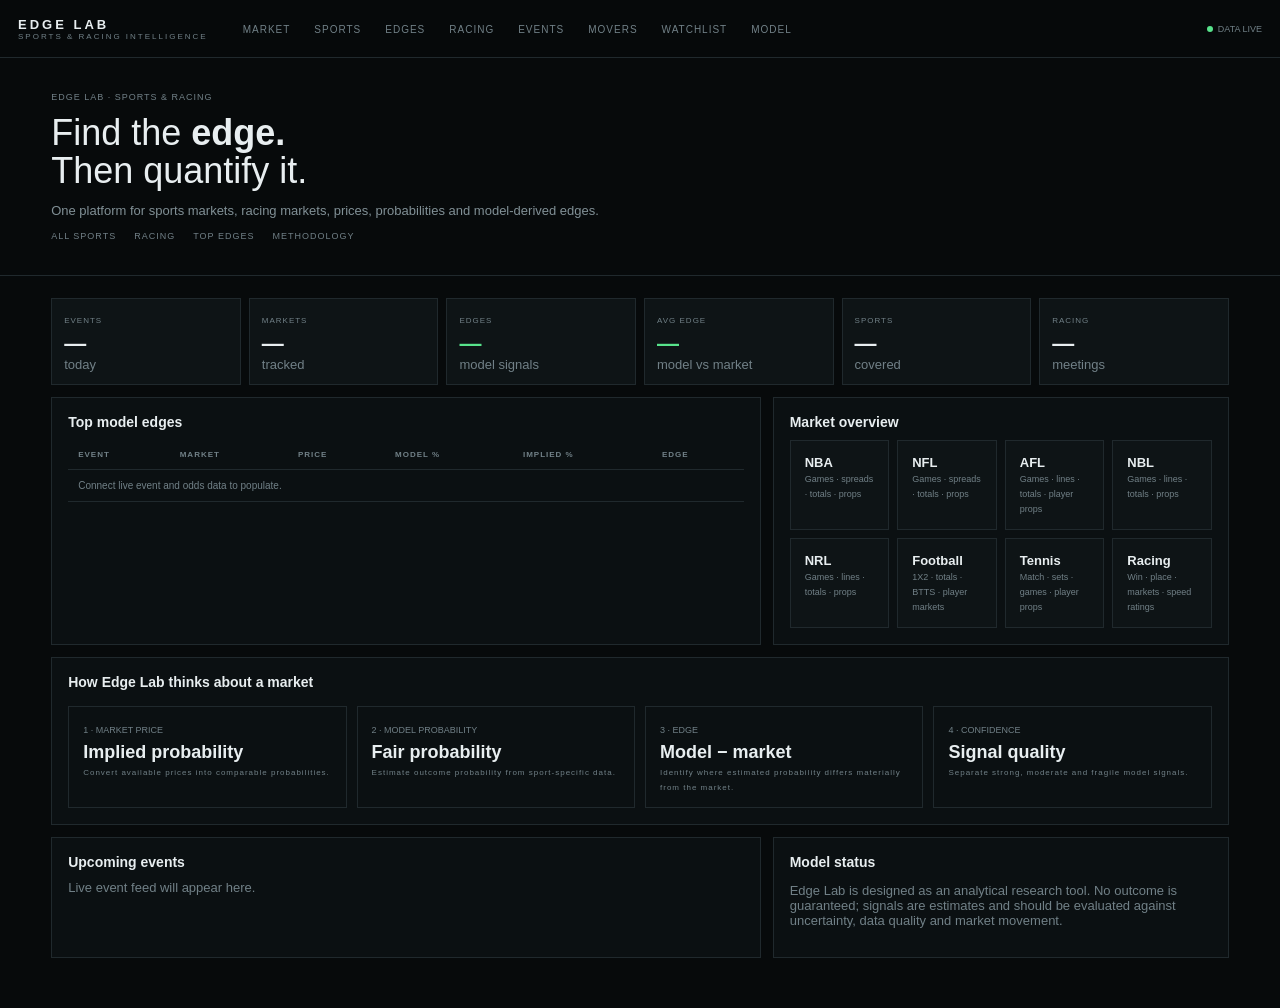
==== index.html @ ef5b3957 "Add files via upload" ====
<!doctype html><html><head><meta charset="utf-8"><meta name="viewport" content="width=device-width,initial-scale=1"><title>Edge Lab Sports</title><link rel="stylesheet" href="style.css"><style>
.hero{padding-bottom:34px}.dashboard{display:grid;grid-template-columns:1.4fr .9fr;gap:12px}.wide{grid-column:1/-1}.edge{border:1px solid var(--line);background:var(--panel);padding:16px}.edge h2{margin:0 0 10px;font-size:14px}.ticker{display:grid;grid-template-columns:repeat(6,1fr);gap:8px}.metric{border:1px solid var(--line);background:var(--panel2);padding:12px}.metric .big{font-size:22px;font-weight:800;margin-top:5px}.green{color:var(--green)}.amber{color:var(--amber)}.red{color:var(--red)}table{width:100%;border-collapse:collapse;font-size:10px}th,td{padding:10px;border-bottom:1px solid var(--line);text-align:left}th{color:var(--muted);font-size:8px;letter-spacing:1px}.sportgrid{display:grid;grid-template-columns:repeat(4,1fr);gap:8px}.sport{padding:14px;border:1px solid var(--line);background:var(--panel2);cursor:pointer}.sport b{display:block;font-size:13px}.sport span{color:var(--muted);font-size:9px}.nav2{display:flex;gap:18px;flex-wrap:wrap;margin-top:12px}.nav2 a{color:var(--muted);text-decoration:none;font-size:9px;letter-spacing:1px}.nav2 a:hover{color:white}@media(max-width:900px){.dashboard{grid-template-columns:1fr}.ticker{grid-template-columns:repeat(2,1fr)}.sportgrid{grid-template-columns:repeat(2,1fr)}}
</style></head><body>
<header><div><div class="logo">EDGE LAB</div><div class="sub">SPORTS & RACING INTELLIGENCE</div></div><nav><a href="index.html">MARKET</a><a href="sports.html">SPORTS</a><a href="edges.html">EDGES</a><a href="racing.html">RACING</a><a href="events.html">EVENTS</a><a href="movers.html">MOVERS</a><a href="watchlist.html">WATCHLIST</a><a href="model.html">MODEL</a></nav><div class="live"><span class="dot"></span>DATA LIVE</div></header>
<section class="hero"><div><div class="eyebrow">EDGE LAB · SPORTS & RACING</div><h1>Find the <b>edge.</b><br>Then quantify it.</h1><p>One platform for sports markets, racing markets, prices, probabilities and model-derived edges.</p><div class="nav2"><a href="sports.html">ALL SPORTS</a><a href="racing.html">RACING</a><a href="edges.html">TOP EDGES</a><a href="methodology.html">METHODOLOGY</a></div></div></section>
<main style="padding:22px 4% 50px"><div class="ticker"><div class="metric"><small>EVENTS</small><div class="big">—</div><span class="muted">today</span></div><div class="metric"><small>MARKETS</small><div class="big">—</div><span class="muted">tracked</span></div><div class="metric"><small>EDGES</small><div class="big green">—</div><span class="muted">model signals</span></div><div class="metric"><small>AVG EDGE</small><div class="big green">—</div><span class="muted">model vs market</span></div><div class="metric"><small>SPORTS</small><div class="big">—</div><span class="muted">covered</span></div><div class="metric"><small>RACING</small><div class="big">—</div><span class="muted">meetings</span></div></div>
<div class="dashboard" style="margin-top:12px"><section class="edge"><h2>Top model edges</h2><table><thead><tr><th>EVENT</th><th>MARKET</th><th>PRICE</th><th>MODEL %</th><th>IMPLIED %</th><th>EDGE</th></tr></thead><tbody id="edges"><tr><td colspan="6" class="muted">Connect live event and odds data to populate.</td></tr></tbody></table></section>
<section class="edge"><h2>Market overview</h2><div class="sportgrid"><div class="sport"><b>NBA</b><span>Games · spreads · totals · props</span></div><div class="sport"><b>NFL</b><span>Games · spreads · totals · props</span></div><div class="sport"><b>AFL</b><span>Games · lines · totals · player props</span></div><div class="sport"><b>NBL</b><span>Games · lines · totals · props</span></div><div class="sport"><b>NRL</b><span>Games · lines · totals · props</span></div><div class="sport"><b>Football</b><span>1X2 · totals · BTTS · player markets</span></div><div class="sport"><b>Tennis</b><span>Match · sets · games · player props</span></div><div class="sport"><b>Racing</b><span>Win · place · markets · speed ratings</span></div></div></section>
<section class="edge wide"><h2>How Edge Lab thinks about a market</h2><div class="grid"><div class="card"><span>1 · MARKET PRICE</span><b>Implied probability</b><small>Convert available prices into comparable probabilities.</small></div><div class="card"><span>2 · MODEL PROBABILITY</span><b>Fair probability</b><small>Estimate outcome probability from sport-specific data.</small></div><div class="card"><span>3 · EDGE</span><b>Model − market</b><small>Identify where estimated probability differs materially from the market.</small></div><div class="card"><span>4 · CONFIDENCE</span><b>Signal quality</b><small>Separate strong, moderate and fragile model signals.</small></div></div></section>
<section class="edge"><h2>Upcoming events</h2><div id="events" class="muted">Live event feed will appear here.</div></section><section class="edge"><h2>Model status</h2><p class="muted">Edge Lab is designed as an analytical research tool. No outcome is guaranteed; signals are estimates and should be evaluated against uncertainty, data quality and market movement.</p></section></div></main></body></html>
---- style.css ----
:root{--bg:#070a0b;--panel:#0b1012;--panel2:#0e1416;--line:#20292d;--muted:#718087;--text:#e8eef0;--green:#57e38b;--red:#ef6d72;--amber:#f0bd54;--blue:#6ea8ff}
*{box-sizing:border-box}body{margin:0;background:var(--bg);color:var(--text);font:13px Arial,sans-serif}header{height:58px;border-bottom:1px solid var(--line);display:flex;align-items:center;padding:0 18px;gap:35px;position:sticky;top:0;background:#070a0bf5;z-index:10}.logo{font-weight:800;letter-spacing:3px}.sub{font-size:8px;letter-spacing:2px;color:var(--muted)}nav a{color:var(--muted);text-decoration:none;margin-right:24px;font-size:10px;letter-spacing:1px}.live{margin-left:auto;color:var(--muted);font-size:9px}.dot{display:inline-block;width:6px;height:6px;background:var(--green);border-radius:50%;margin-right:5px}.hero{padding:34px 4% 28px;border-bottom:1px solid var(--line);display:flex;justify-content:space-between}.eyebrow{font-size:9px;letter-spacing:1px;color:var(--muted)}h1{font-size:36px;font-weight:400;line-height:1.05;margin:12px 0}h1 b{font-weight:800}.hero p{color:#819096}.layout{display:grid;grid-template-columns:240px 1fr}aside{border-right:1px solid var(--line);padding:24px 18px;min-height:1100px;position:sticky;top:58px;align-self:start;max-height:calc(100vh - 58px);overflow:auto}main{padding:22px 24px 40px}.filter{padding:9px 10px;color:#819096;cursor:pointer}.active{background:#141a1c;border-left:2px solid var(--green);color:white}small{color:var(--muted);font-size:8px;letter-spacing:1px}.side-section{margin-bottom:22px}.side-section>small{display:block;margin:0 10px 8px}.market-buttons{display:grid;gap:4px}.filter-select{width:100%;background:#0c1214;color:#dce3e5;border:1px solid var(--line);padding:9px 8px;font-size:11px;outline:none}.filter-select:focus{border-color:#3b4a50}.clear-btn{width:100%;margin-top:8px;background:transparent;border:1px solid var(--line);color:var(--muted);padding:8px;cursor:pointer;font-size:9px;letter-spacing:1px}.clear-btn:hover{color:white;border-color:#536269}.notice,.search,.btn,.table,.detail,.card,.stat{border:1px solid var(--line);background:var(--panel)}.notice{padding:11px;color:var(--muted);font-size:10px;margin-bottom:14px}.stats{display:grid;grid-template-columns:repeat(8,1fr);gap:8px;margin-bottom:14px}.stat{padding:12px 13px;min-height:72px}.stat .num{font-size:22px;font-weight:700;margin-top:6px}.stat .num.green{color:var(--green)}.stat .num.amber{color:var(--amber)}.stat .num.red{color:var(--red)}.stat .num.mutednum{color:#c3ccd0}.stat .label{font-size:8px;color:var(--muted);letter-spacing:1px}.stats-sub{display:flex;gap:18px;flex-wrap:wrap;padding:10px 2px 14px;color:var(--muted);font-size:9px}.stats-sub b{color:#dce3e5}.controls{display:flex;gap:8px;margin-bottom:10px}.search{flex:1;padding:12px;color:white;outline:none}.btn{padding:0 14px;color:#a8b2b5;cursor:pointer}.toolbar{display:flex;justify-content:space-between;align-items:center;gap:10px;margin-bottom:10px}.result-meta{font-size:9px;color:var(--muted)}.sortbox{display:flex;align-items:center;gap:8px}.sortbox select{background:#0c1214;color:#dce3e5;border:1px solid var(--line);padding:8px 10px;font-size:10px}.chips{display:flex;gap:6px;flex-wrap:wrap;margin:0 0 12px}.chip{border:1px solid #2a353a;background:#0b1012;color:#aab5b9;padding:5px 8px;font-size:8px;letter-spacing:.5px}.chip b{color:white}.table{overflow:hidden}.thead,.row{display:grid;grid-template-columns:.38fr 1.75fr .78fr .65fr .7fr .65fr .72fr .72fr .82fr .8fr;align-items:center}.thead{height:34px;border-bottom:1px solid var(--line);padding:0 14px;color:#617078;font-size:8px;letter-spacing:1px}.row{min-height:62px;padding:0 14px;border-bottom:1px solid #151d20;cursor:pointer}.row:hover{background:#0f1517}.rank{color:#65747a;font-size:10px}.badge{display:inline-grid;place-items:center;width:28px;height:28px;border:1px solid #263238;margin-right:8px;font-size:9px}.name b{display:block}.name span{font-size:9px;color:#66737a}.up{color:var(--green)}.down{color:var(--red)}.BUY{color:var(--green);font-weight:bold}.WATCH{color:var(--amber);font-weight:bold}.HOLD{color:#b4bec2;font-weight:bold}.AVOID{color:var(--red);font-weight:bold}.ETF{color:var(--blue);font-weight:bold}.scorebadge{font-size:17px;font-weight:800}.score-high{color:var(--green)}.score-mid{color:var(--amber)}.score-low{color:#aeb8bc}.detail{margin-top:24px;padding:20px}.detailtop{display:grid;grid-template-columns:1.4fr .7fr .7fr .7fr .8fr;gap:18px;padding-bottom:18px;border-bottom:1px solid var(--line)}.score strong{font-size:28px;display:block;margin-top:5px}.delta{font-size:10px;margin-left:5px}.positive{color:var(--green)}.negative{color:var(--red)}.grid{display:grid;grid-template-columns:repeat(4,1fr);gap:10px;margin-top:16px}.card{padding:14px}.card b{font-size:18px;display:block;margin-top:6px}.card span{font-size:9px;color:var(--muted)}.drivers{margin-top:16px}.driver{display:grid;grid-template-columns:150px 1fr 50px;align-items:center;gap:10px;margin:10px 0;font-size:10px}.bar{height:5px;background:#172023}.bar i{display:block;height:100%;background:#6d858c}.valuation{margin-top:18px;padding-top:16px;border-top:1px solid var(--line)}.valuationgrid{display:grid;grid-template-columns:repeat(4,1fr);gap:10px;margin-top:10px}.fair-good{color:var(--green)}.fair-warn{color:var(--amber)}.fair-bad{color:var(--red)}.context{margin-top:12px;padding:11px;border:1px solid var(--line);background:#0b1113;font-size:10px;line-height:1.55}.history{margin-top:14px;padding-top:14px;border-top:1px solid var(--line)}.history-row{display:flex;gap:16px;flex-wrap:wrap;color:var(--muted);font-size:9px;padding:7px 0;border-bottom:1px solid #151d20}.history-row b{color:#dce3e5}.warn{margin-top:10px;padding:10px;border:1px solid #5a4a20;color:var(--amber);background:#141108;font-size:10px}.news{margin-top:20px}.news article{padding:12px 0;border-top:1px solid var(--line)}.news article b{display:block;color:#dce1df;font-size:11px}.news article a{color:inherit;text-decoration:none}.news article small{display:block;margin-top:4px;font-size:8px}.muted{color:var(--muted)}.method{padding:25px 0;line-height:1.7}.legend{font-size:9px;color:var(--muted);margin-top:10px}.empty{padding:35px;text-align:center;color:var(--muted)}.filter-note{font-size:8px;color:#56646a;line-height:1.5;margin:8px 10px 0}.rankhint{font-size:8px;color:#5f6d72;margin-left:4px}
.modal{display:none;padding:0;margin-top:18px;overflow:visible;background:transparent}.modal.open{display:block}.modal-panel{width:100%;max-width:none;margin:0;background:transparent;border:0;box-shadow:none;position:relative}.modal-head{position:sticky;top:58px;z-index:4;display:flex;justify-content:flex-start;padding:8px 0;background:#070a0bf5;border-bottom:1px solid var(--line);margin-bottom:0}.modal-close{background:#0c1214;border:1px solid #334147;color:#aeb8bc;padding:9px 14px;cursor:pointer;font-size:10px;letter-spacing:1px}.modal-close:hover{color:white;border-color:#65747a}.modal .detail{margin:0;border:1px solid var(--line);background:var(--panel);padding:22px;min-height:calc(100vh - 105px)}main.detail-mode .notice,main.detail-mode .stats,main.detail-mode .stats-sub,main.detail-mode .chips,main.detail-mode .controls,main.detail-mode .toolbar,main.detail-mode .table{display:none}main.detail-mode .modal{margin-top:0}.valuation-math{margin-top:14px;padding:13px;border:1px solid var(--line);background:#0b1113;font-size:10px;line-height:1.7}.valuation-math b{color:#dce3e5}.chartgrid{display:grid;grid-template-columns:1.15fr .85fr;gap:10px;margin-top:16px}.chart-card{border:1px solid var(--line);background:#0b1113;padding:14px}.chart-title{font-size:9px;color:#66747a;letter-spacing:1px;margin-bottom:12px}.value-bars{display:grid;gap:9px}.value-row{display:grid;grid-template-columns:90px 1fr 75px;align-items:center;gap:8px;font-size:9px}.value-track{height:9px;background:#172023;position:relative}.value-fill{height:100%;background:#6d858c}.value-fill.current{background:#82969c}.value-fill.fair{background:#78a98c}.value-fill.target{background:#b29b62}.value-fill.low{background:#785f5f}.value-fill.high{background:#8e9f75}.factor-chart{display:grid;gap:7px}.factor-row{display:grid;grid-template-columns:74px 1fr 34px;align-items:center;gap:7px;font-size:8px}.factor-track{height:7px;background:#172023}.factor-fill{height:100%;background:#6d858c}.history-chart{margin-top:10px}.history-svg{width:100%;height:150px;display:block;background:#080e10;border:1px solid #182124}.chart-legend{display:flex;gap:14px;flex-wrap:wrap;margin-top:7px;color:#718087;font-size:8px}.chart-legend span{display:inline-flex;align-items:center;gap:5px}.legend-dot{width:7px;height:7px;display:inline-block;background:#6d858c}.legend-dot.fair{background:#78a98c}.legend-dot.target{background:#b29b62}@media(max-width:700px){.modal .detail{padding:12px;min-height:calc(100vh - 96px)}.chartgrid{grid-template-columns:1fr}.modal-panel{width:100%}.modal-head{top:58px}}
@media(max-width:1250px){.stats{grid-template-columns:repeat(4,1fr)}.thead,.row{grid-template-columns:.35fr 1.8fr .75fr .65fr .7fr .75fr .65fr .7fr .7fr .75fr}}@media(max-width:1000px){.layout{grid-template-columns:1fr}aside{position:relative;top:0;max-height:none;min-height:0;border-right:0;border-bottom:1px solid var(--line);display:grid;grid-template-columns:repeat(3,1fr);gap:14px;padding:18px}.side-section{margin-bottom:0}.market-buttons{grid-template-columns:1fr}.thead,.row{grid-template-columns:.35fr 1.8fr .8fr .7fr .75fr .75fr}.thead div:nth-child(n+7),.row>div:nth-child(n+7){display:none}.detailtop{grid-template-columns:1fr 1fr}.grid{grid-template-columns:1fr 1fr}.valuationgrid{grid-template-columns:1fr 1fr}}@media(max-width:700px){header{gap:14px}.sub,nav{display:none}.hero{padding:26px 4%}h1{font-size:30px}.layout{display:block}aside{grid-template-columns:1fr 1fr}.stats{grid-template-columns:repeat(2,1fr)}main{padding:14px}.toolbar{align-items:flex-start;flex-direction:column}.controls{flex-direction:column}.btn{height:38px}.thead,.row{grid-template-columns:.35fr 1.9fr .8fr .7fr .75fr}.thead div:nth-child(n+6),.row>div:nth-child(n+6){display:none}.grid,.valuationgrid{grid-template-columns:1fr}.detailtop{grid-template-columns:1fr 1fr}}
.site-footer{border-top:1px solid var(--line);padding:26px 4%;display:flex;justify-content:space-between;gap:20px;align-items:center;color:var(--muted);font-size:9px}.site-footer b{display:block;color:#dce3e5;letter-spacing:2px;font-size:10px}.site-footer span{display:block;margin-top:5px}.site-footer nav a{color:var(--muted);text-decoration:none;margin-left:20px;font-size:9px}@media(max-width:700px){.site-footer{display:block}.site-footer nav{display:block;margin-top:15px}.site-footer nav a{margin:0 16px 0 0}}
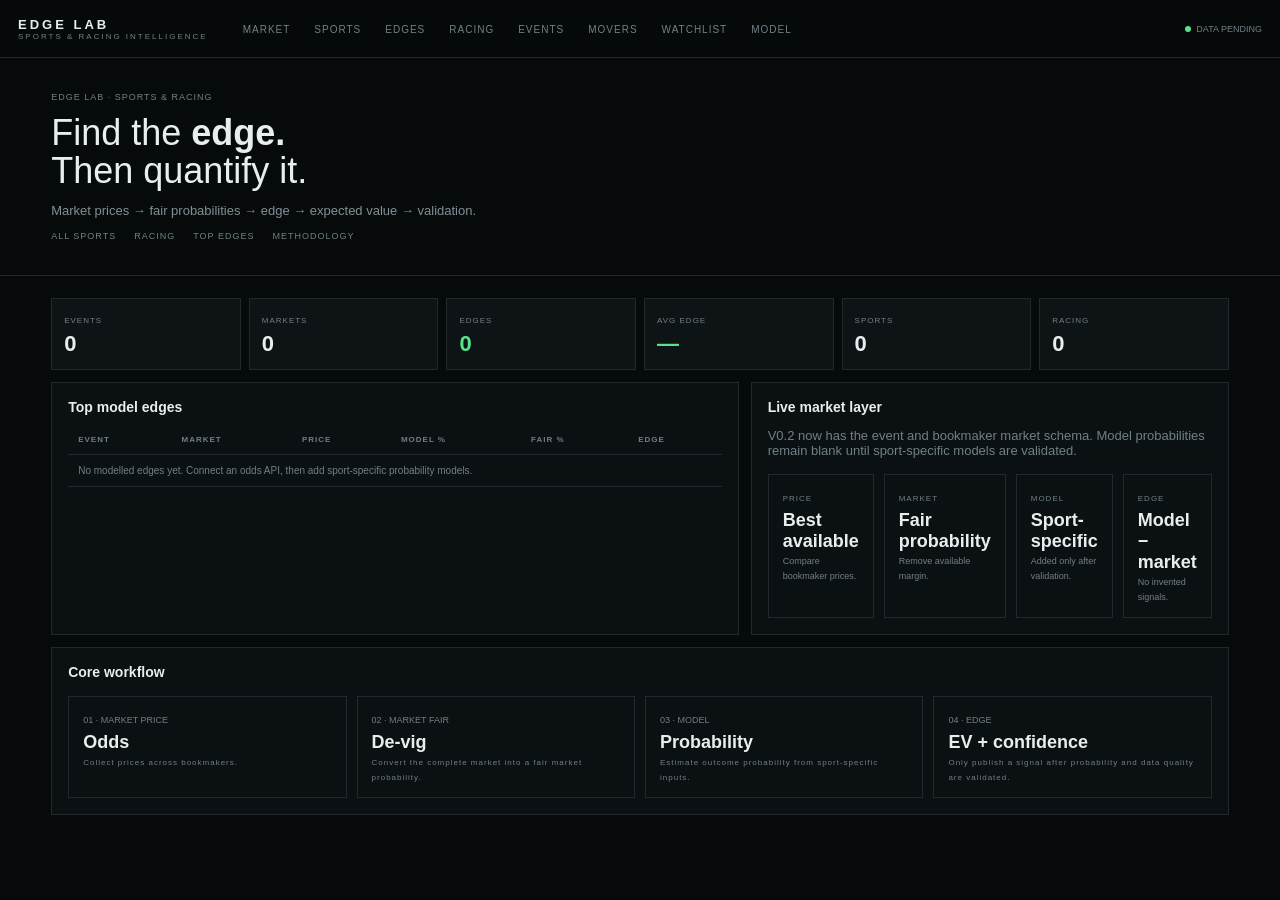
==== commit bfa23a52: "Add files via upload" ====
--- a/index.html
+++ b/index.html
@@ -1,10 +1 @@
-<!doctype html><html><head><meta charset="utf-8"><meta name="viewport" content="width=device-width,initial-scale=1"><title>Edge Lab Sports</title><link rel="stylesheet" href="style.css"><style>
-.hero{padding-bottom:34px}.dashboard{display:grid;grid-template-columns:1.4fr .9fr;gap:12px}.wide{grid-column:1/-1}.edge{border:1px solid var(--line);background:var(--panel);padding:16px}.edge h2{margin:0 0 10px;font-size:14px}.ticker{display:grid;grid-template-columns:repeat(6,1fr);gap:8px}.metric{border:1px solid var(--line);background:var(--panel2);padding:12px}.metric .big{font-size:22px;font-weight:800;margin-top:5px}.green{color:var(--green)}.amber{color:var(--amber)}.red{color:var(--red)}table{width:100%;border-collapse:collapse;font-size:10px}th,td{padding:10px;border-bottom:1px solid var(--line);text-align:left}th{color:var(--muted);font-size:8px;letter-spacing:1px}.sportgrid{display:grid;grid-template-columns:repeat(4,1fr);gap:8px}.sport{padding:14px;border:1px solid var(--line);background:var(--panel2);cursor:pointer}.sport b{display:block;font-size:13px}.sport span{color:var(--muted);font-size:9px}.nav2{display:flex;gap:18px;flex-wrap:wrap;margin-top:12px}.nav2 a{color:var(--muted);text-decoration:none;font-size:9px;letter-spacing:1px}.nav2 a:hover{color:white}@media(max-width:900px){.dashboard{grid-template-columns:1fr}.ticker{grid-template-columns:repeat(2,1fr)}.sportgrid{grid-template-columns:repeat(2,1fr)}}
-</style></head><body>
-<header><div><div class="logo">EDGE LAB</div><div class="sub">SPORTS & RACING INTELLIGENCE</div></div><nav><a href="index.html">MARKET</a><a href="sports.html">SPORTS</a><a href="edges.html">EDGES</a><a href="racing.html">RACING</a><a href="events.html">EVENTS</a><a href="movers.html">MOVERS</a><a href="watchlist.html">WATCHLIST</a><a href="model.html">MODEL</a></nav><div class="live"><span class="dot"></span>DATA LIVE</div></header>
-<section class="hero"><div><div class="eyebrow">EDGE LAB · SPORTS & RACING</div><h1>Find the <b>edge.</b><br>Then quantify it.</h1><p>One platform for sports markets, racing markets, prices, probabilities and model-derived edges.</p><div class="nav2"><a href="sports.html">ALL SPORTS</a><a href="racing.html">RACING</a><a href="edges.html">TOP EDGES</a><a href="methodology.html">METHODOLOGY</a></div></div></section>
-<main style="padding:22px 4% 50px"><div class="ticker"><div class="metric"><small>EVENTS</small><div class="big">—</div><span class="muted">today</span></div><div class="metric"><small>MARKETS</small><div class="big">—</div><span class="muted">tracked</span></div><div class="metric"><small>EDGES</small><div class="big green">—</div><span class="muted">model signals</span></div><div class="metric"><small>AVG EDGE</small><div class="big green">—</div><span class="muted">model vs market</span></div><div class="metric"><small>SPORTS</small><div class="big">—</div><span class="muted">covered</span></div><div class="metric"><small>RACING</small><div class="big">—</div><span class="muted">meetings</span></div></div>
-<div class="dashboard" style="margin-top:12px"><section class="edge"><h2>Top model edges</h2><table><thead><tr><th>EVENT</th><th>MARKET</th><th>PRICE</th><th>MODEL %</th><th>IMPLIED %</th><th>EDGE</th></tr></thead><tbody id="edges"><tr><td colspan="6" class="muted">Connect live event and odds data to populate.</td></tr></tbody></table></section>
-<section class="edge"><h2>Market overview</h2><div class="sportgrid"><div class="sport"><b>NBA</b><span>Games · spreads · totals · props</span></div><div class="sport"><b>NFL</b><span>Games · spreads · totals · props</span></div><div class="sport"><b>AFL</b><span>Games · lines · totals · player props</span></div><div class="sport"><b>NBL</b><span>Games · lines · totals · props</span></div><div class="sport"><b>NRL</b><span>Games · lines · totals · props</span></div><div class="sport"><b>Football</b><span>1X2 · totals · BTTS · player markets</span></div><div class="sport"><b>Tennis</b><span>Match · sets · games · player props</span></div><div class="sport"><b>Racing</b><span>Win · place · markets · speed ratings</span></div></div></section>
-<section class="edge wide"><h2>How Edge Lab thinks about a market</h2><div class="grid"><div class="card"><span>1 · MARKET PRICE</span><b>Implied probability</b><small>Convert available prices into comparable probabilities.</small></div><div class="card"><span>2 · MODEL PROBABILITY</span><b>Fair probability</b><small>Estimate outcome probability from sport-specific data.</small></div><div class="card"><span>3 · EDGE</span><b>Model − market</b><small>Identify where estimated probability differs materially from the market.</small></div><div class="card"><span>4 · CONFIDENCE</span><b>Signal quality</b><small>Separate strong, moderate and fragile model signals.</small></div></div></section>
-<section class="edge"><h2>Upcoming events</h2><div id="events" class="muted">Live event feed will appear here.</div></section><section class="edge"><h2>Model status</h2><p class="muted">Edge Lab is designed as an analytical research tool. No outcome is guaranteed; signals are estimates and should be evaluated against uncertainty, data quality and market movement.</p></section></div></main></body></html>
+<!doctype html><html><head><meta charset="utf-8"><meta name="viewport" content="width=device-width,initial-scale=1"><title>Edge Lab Sports</title><link rel="stylesheet" href="style.css"><style>.hero{padding-bottom:34px}.dashboard{display:grid;grid-template-columns:1.4fr .9fr;gap:12px}.wide{grid-column:1/-1}.edge{border:1px solid var(--line);background:var(--panel);padding:16px}.edge h2{margin:0 0 10px;font-size:14px}.ticker{display:grid;grid-template-columns:repeat(6,1fr);gap:8px}.metric{border:1px solid var(--line);background:var(--panel2);padding:12px}.metric .big{font-size:22px;font-weight:800;margin-top:5px}.green{color:var(--green)}table{width:100%;border-collapse:collapse;font-size:10px}th,td{padding:10px;border-bottom:1px solid var(--line);text-align:left}th{color:var(--muted);font-size:8px;letter-spacing:1px}.nav2{display:flex;gap:18px;flex-wrap:wrap;margin-top:12px}.nav2 a{color:var(--muted);text-decoration:none;font-size:9px;letter-spacing:1px}@media(max-width:900px){.dashboard{grid-template-columns:1fr}.ticker{grid-template-columns:repeat(2,1fr)}}</style></head><body><header><div><div class="logo">EDGE LAB</div><div class="sub">SPORTS & RACING INTELLIGENCE</div></div><nav><a href="index.html">MARKET</a><a href="sports.html">SPORTS</a><a href="edges.html">EDGES</a><a href="racing.html">RACING</a><a href="events.html">EVENTS</a><a href="movers.html">MOVERS</a><a href="watchlist.html">WATCHLIST</a><a href="model.html">MODEL</a></nav><div class="live"><span class="dot"></span><span data-live>DATA PENDING</span></div></header><section class="hero"><div><div class="eyebrow">EDGE LAB · SPORTS & RACING</div><h1>Find the <b>edge.</b><br>Then quantify it.</h1><p>Market prices → fair probabilities → edge → expected value → validation.</p><div class="nav2"><a href="sports.html">ALL SPORTS</a><a href="racing.html">RACING</a><a href="edges.html">TOP EDGES</a><a href="methodology.html">METHODOLOGY</a></div></div></section><main style="padding:22px 4% 50px"><div class="ticker"><div class="metric"><small>EVENTS</small><div class="big" data-kpi>—</div></div><div class="metric"><small>MARKETS</small><div class="big" data-kpi>—</div></div><div class="metric"><small>EDGES</small><div class="big green" data-kpi>—</div></div><div class="metric"><small>AVG EDGE</small><div class="big green" data-kpi>—</div></div><div class="metric"><small>SPORTS</small><div class="big" data-kpi>—</div></div><div class="metric"><small>RACING</small><div class="big" data-kpi>—</div></div></div><div class="dashboard" style="margin-top:12px"><section class="edge"><h2>Top model edges</h2><table><thead><tr><th>EVENT</th><th>MARKET</th><th>PRICE</th><th>MODEL %</th><th>FAIR %</th><th>EDGE</th></tr></thead><tbody id="homeEdges"></tbody></table></section><section class="edge"><h2>Live market layer</h2><p class="muted">V0.2 now has the event and bookmaker market schema. Model probabilities remain blank until sport-specific models are validated.</p><div class="grid"><div class="card"><small>PRICE</small><b>Best available</b><span>Compare bookmaker prices.</span></div><div class="card"><small>MARKET</small><b>Fair probability</b><span>Remove available margin.</span></div><div class="card"><small>MODEL</small><b>Sport-specific</b><span>Added only after validation.</span></div><div class="card"><small>EDGE</small><b>Model − market</b><span>No invented signals.</span></div></div></section><section class="edge wide"><h2>Core workflow</h2><div class="grid"><div class="card"><span>01 · MARKET PRICE</span><b>Odds</b><small>Collect prices across bookmakers.</small></div><div class="card"><span>02 · MARKET FAIR</span><b>De-vig</b><small>Convert the complete market into a fair market probability.</small></div><div class="card"><span>03 · MODEL</span><b>Probability</b><small>Estimate outcome probability from sport-specific inputs.</small></div><div class="card"><span>04 · EDGE</span><b>EV + confidence</b><small>Only publish a signal after probability and data quality are validated.</small></div></div></section></div></main><script src="app.js"></script><script>pageLoad('index')</script></body></html>
